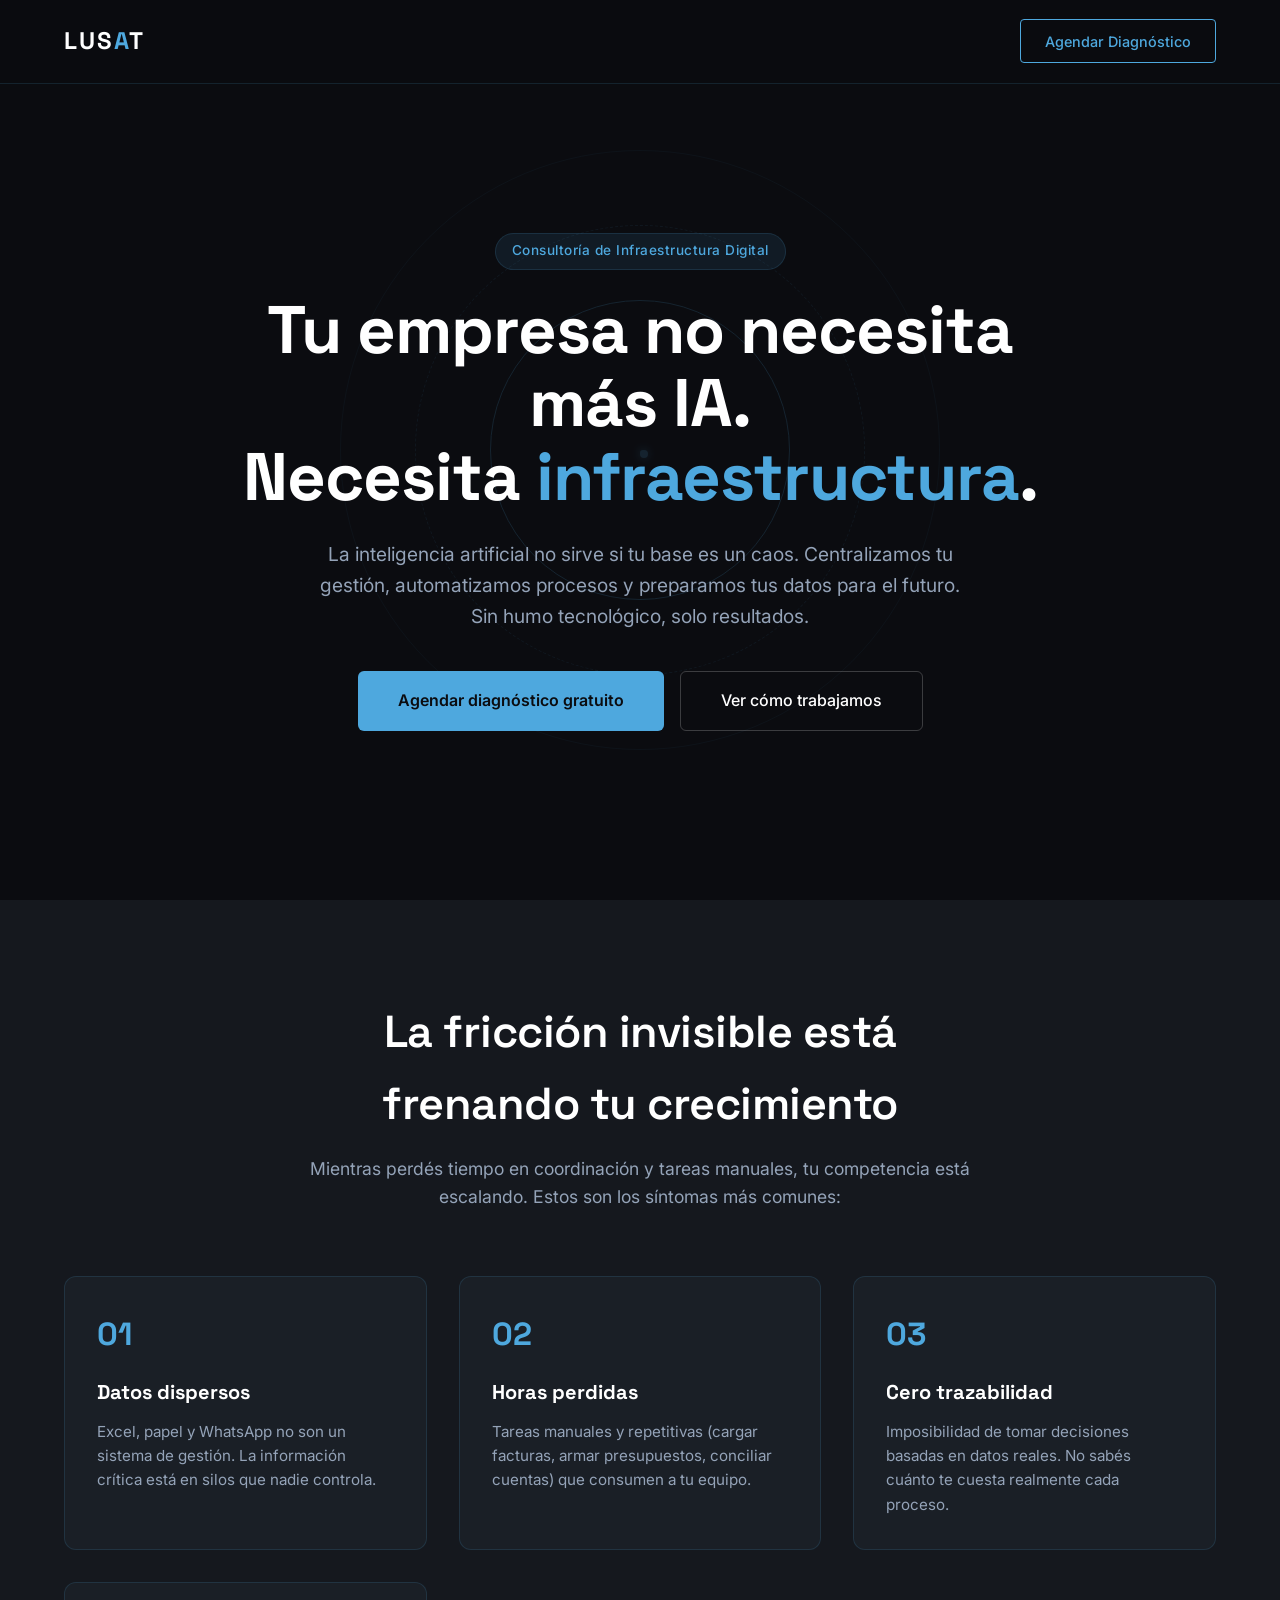
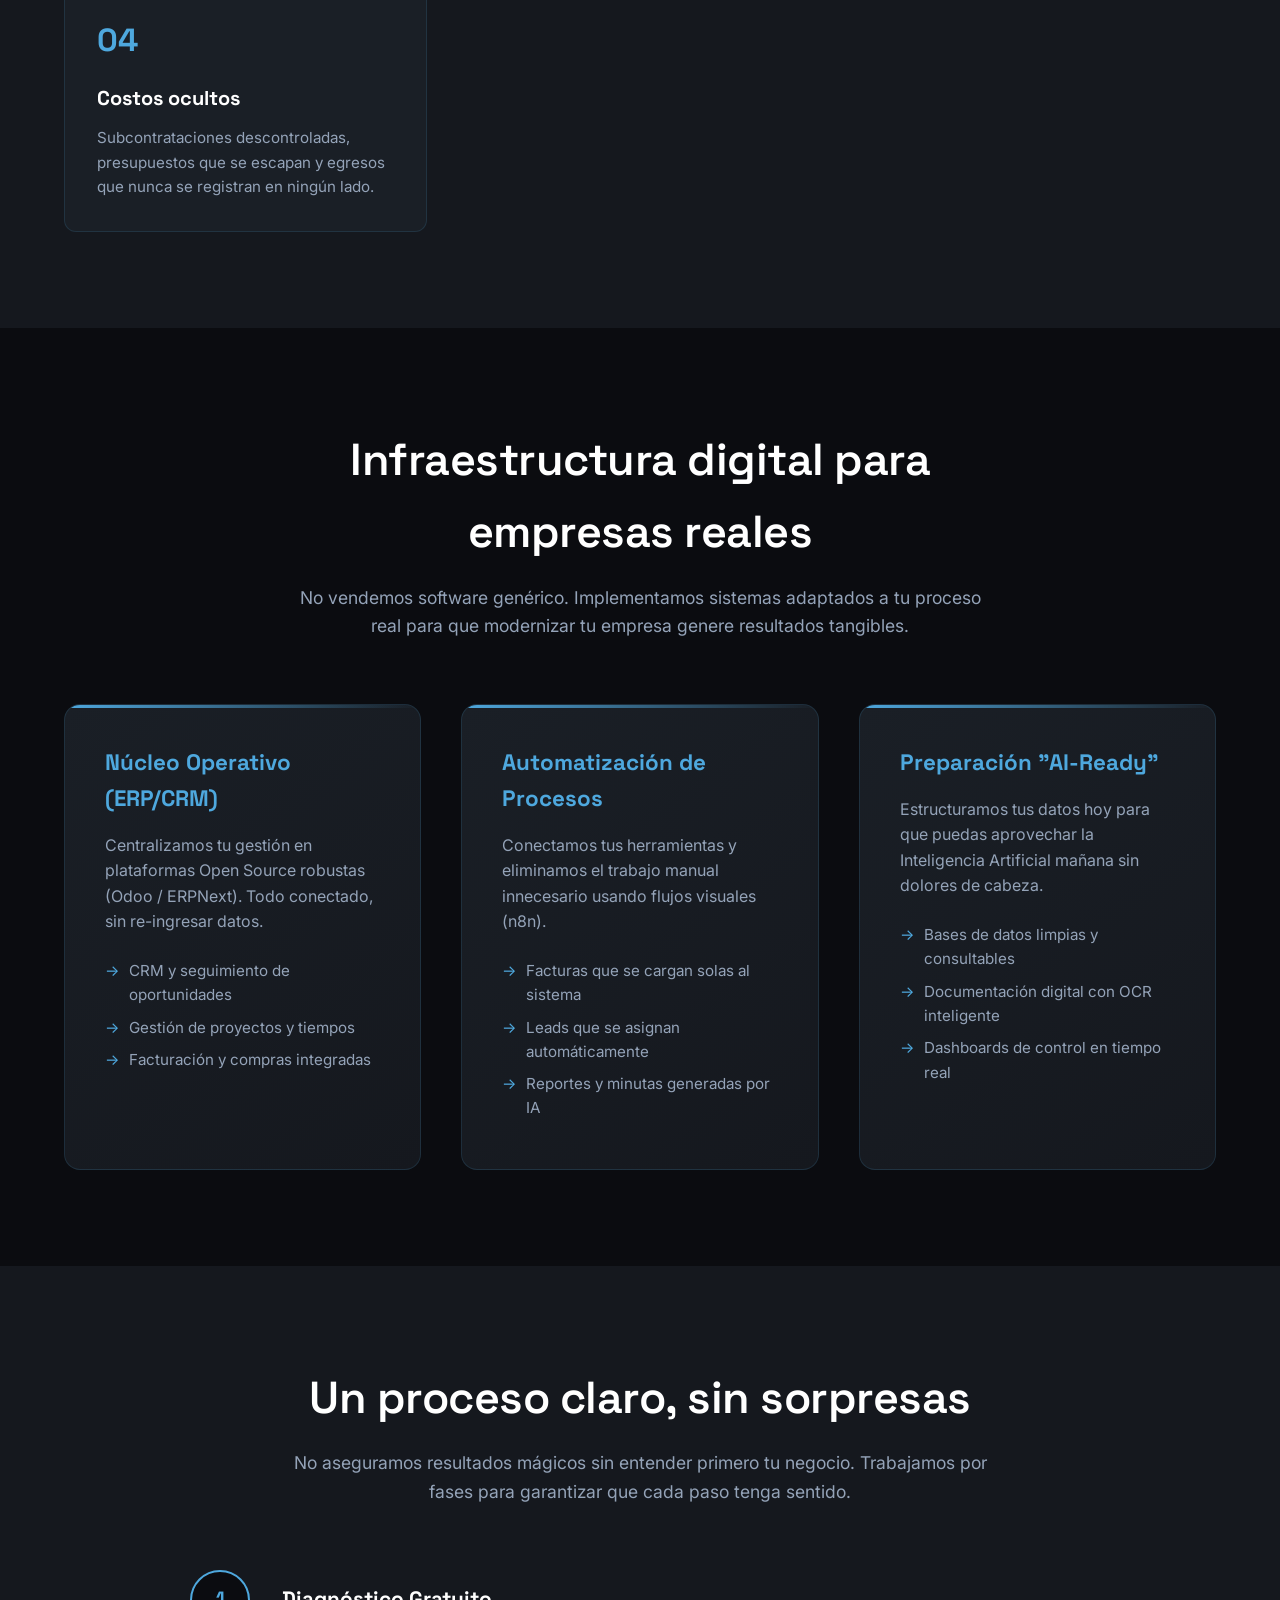
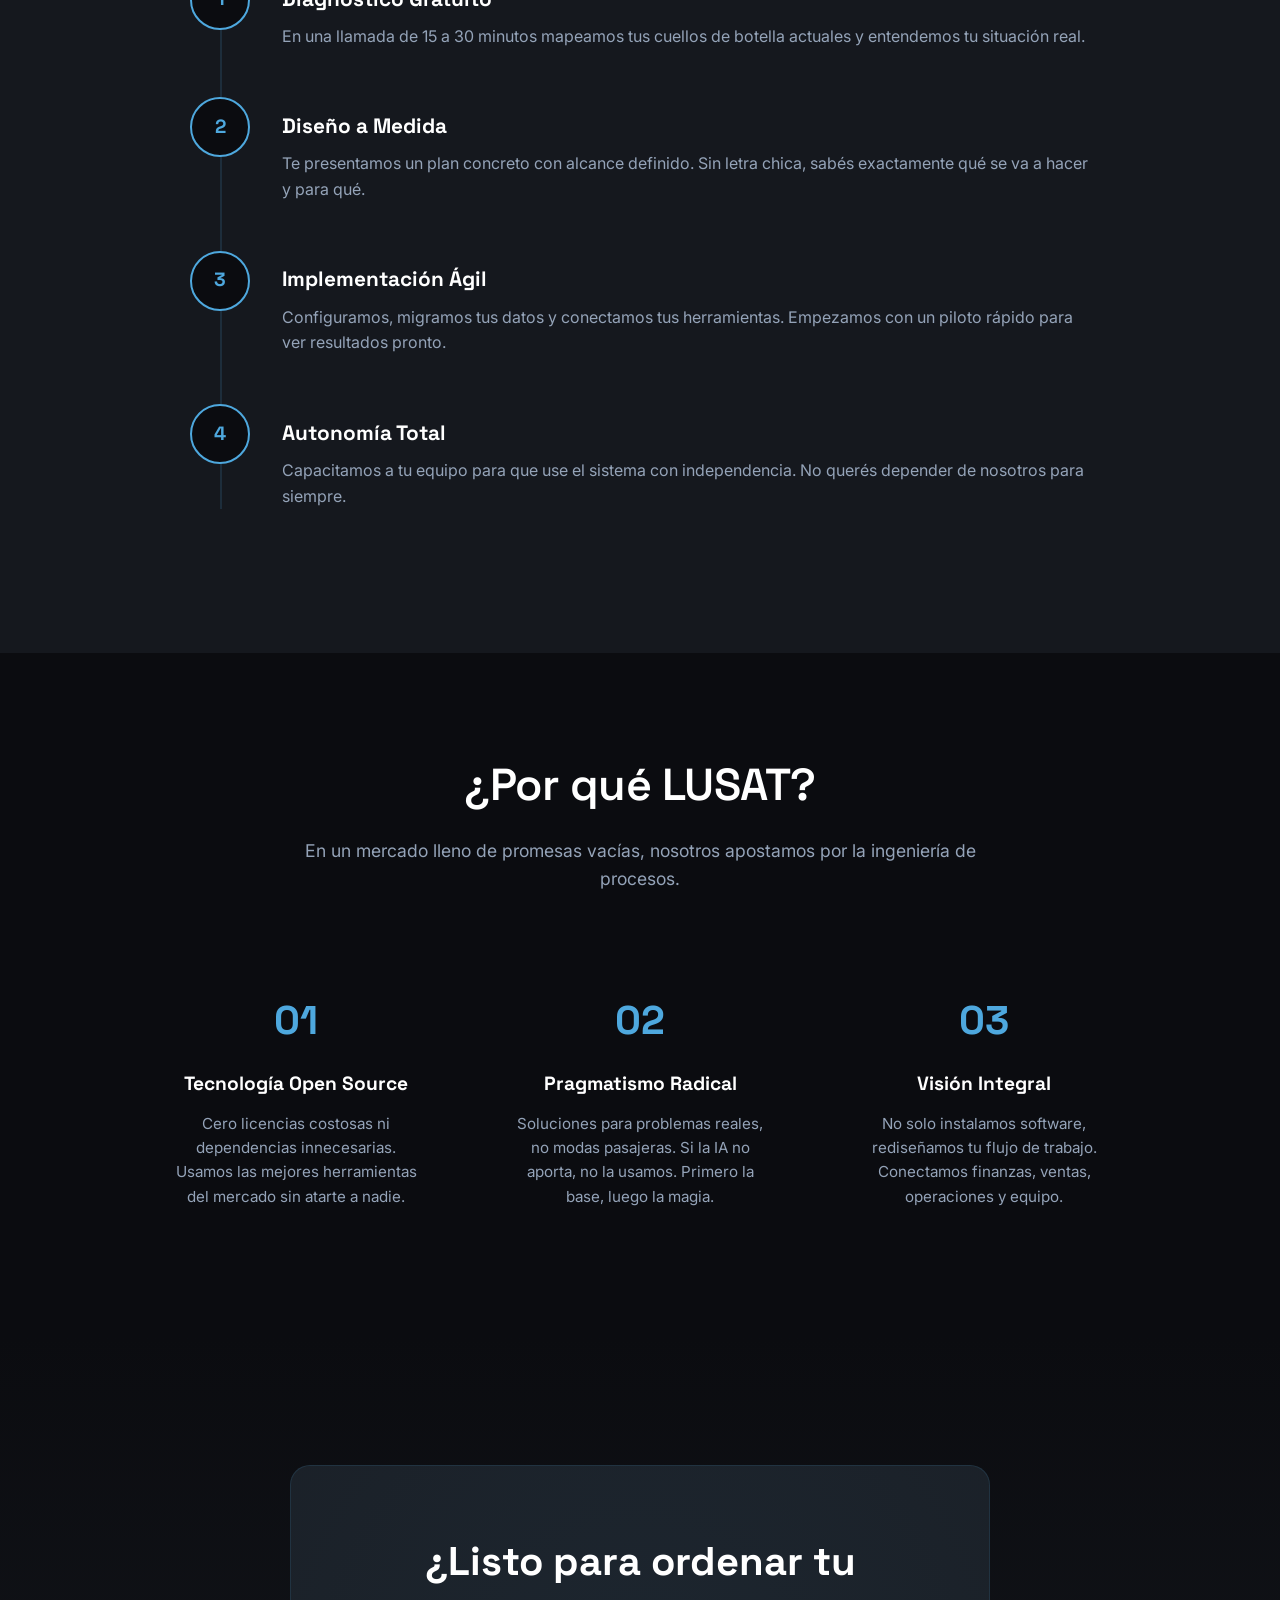
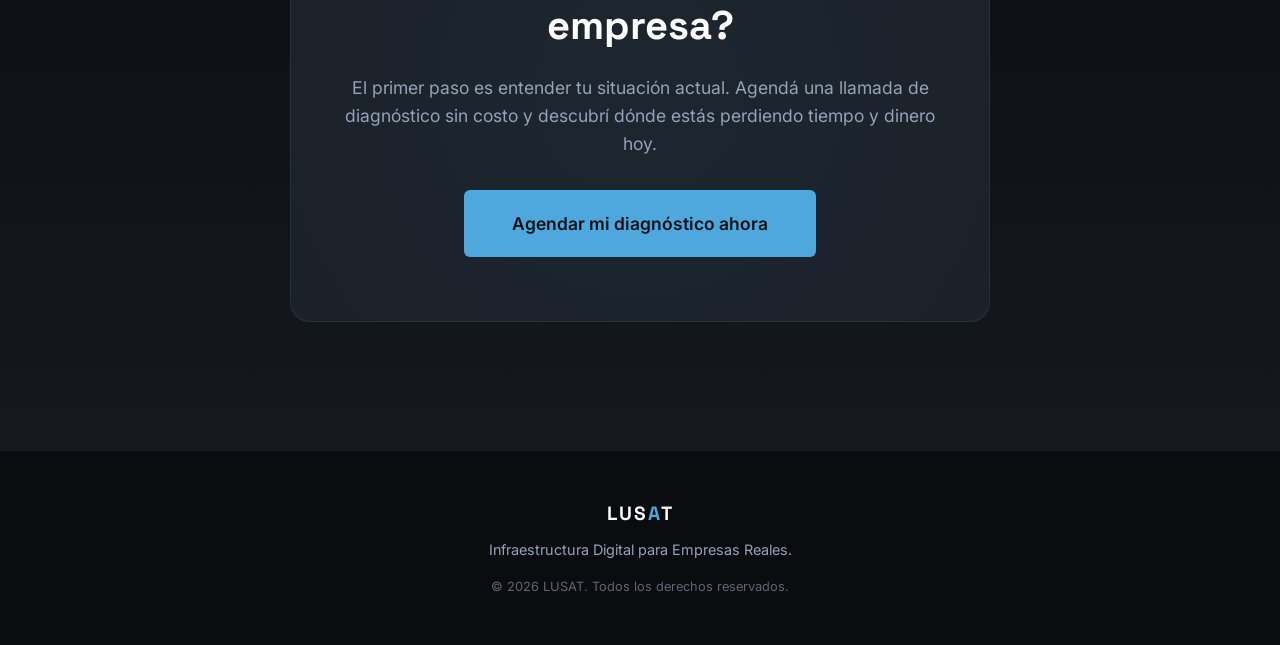
==== index.html @ a5864cd2 "first" ====
<!DOCTYPE html>
<html lang="es">
<head>
    <meta charset="UTF-8">
    <meta name="viewport" content="width=device-width, initial-scale=1.0">
    <title>LUSAT | Infraestructura Digital para Empresas Reales</title>
    <link rel="preconnect" href="https://fonts.googleapis.com">
    <link rel="preconnect" href="https://fonts.gstatic.com" crossorigin>
    <link href="https://fonts.googleapis.com/css2?family=Inter:wght@300;400;500;600&family=Space+Grotesk:wght@400;500;600;700&display=swap" rel="stylesheet">
    <style>
        :root {
            --bg-primary: #0B0C10;
            --bg-secondary: #15181E;
            --bg-card: #1A1F26;
            --accent-celeste: #4EA8DE;
            --accent-celeste-light: #75AADB;
            --text-primary: #FFFFFF;
            --text-secondary: #94A3B8;
            --border-color: rgba(78, 168, 222, 0.15);
            --font-heading: 'Space Grotesk', sans-serif;
            --font-body: 'Inter', sans-serif;
        }

        * {
            margin: 0;
            padding: 0;
            box-sizing: border-box;
        }

        html {
            scroll-behavior: smooth;
        }

        body {
            font-family: var(--font-body);
            background-color: var(--bg-primary);
            color: var(--text-primary);
            line-height: 1.6;
            overflow-x: hidden;
        }

        /* --- NAVBAR --- */
        header {
            position: fixed;
            top: 0;
            width: 100%;
            padding: 1.2rem 5%;
            display: flex;
            justify-content: space-between;
            align-items: center;
            background: rgba(11, 12, 16, 0.85);
            backdrop-filter: blur(10px);
            z-index: 1000;
            border-bottom: 1px solid var(--border-color);
        }

        .logo-container {
            display: flex;
            align-items: center;
            gap: 0.75rem;
        }

        .logo-text {
            font-family: var(--font-heading);
            font-size: 1.5rem;
            font-weight: 700;
            letter-spacing: 2px;
            color: var(--text-primary);
        }

        .logo-text span {
            color: var(--accent-celeste);
        }

        .nav-btn {
            padding: 0.6rem 1.5rem;
            background: transparent;
            border: 1px solid var(--accent-celeste);
            color: var(--accent-celeste);
            font-family: var(--font-body);
            font-weight: 500;
            font-size: 0.9rem;
            border-radius: 4px;
            cursor: pointer;
            transition: all 0.3s ease;
            text-decoration: none;
        }

        .nav-btn:hover {
            background: var(--accent-celeste);
            color: var(--bg-primary);
            box-shadow: 0 0 15px rgba(78, 168, 222, 0.4);
        }

        /* --- HERO SECTION --- */
        .hero {
            min-height: 100vh;
            display: flex;
            align-items: center;
            justify-content: center;
            padding: 8rem 5% 4rem;
            position: relative;
            overflow: hidden;
        }

        /* Orbit Animation Background */
        .orbit-bg {
            position: absolute;
            top: 50%;
            left: 50%;
            transform: translate(-50%, -50%);
            width: 600px;
            height: 600px;
            opacity: 0.15;
            pointer-events: none;
        }

        .orbit-ring {
            position: absolute;
            top: 50%;
            left: 50%;
            border: 1px solid var(--accent-celeste);
            border-radius: 50%;
            transform: translate(-50%, -50%);
        }

        .orbit-ring-1 { width: 300px; height: 300px; }
        .orbit-ring-2 { width: 450px; height: 450px; border-style: dashed; opacity: 0.5; }
        .orbit-ring-3 { width: 600px; height: 600px; opacity: 0.3; }

        .satellite {
            position: absolute;
            width: 8px;
            height: 8px;
            background: var(--accent-celeste);
            border-radius: 50%;
            box-shadow: 0 0 10px var(--accent-celeste);
            top: 50%;
            left: 50%;
            transform-origin: 0 0;
            animation: orbit 15s linear infinite;
        }

        .satellite-2 {
            animation: orbit2 25s linear infinite;
            width: 5px;
            height: 5px;
            opacity: 0.7;
        }

        @keyframes orbit {
            0% { transform: rotate(0deg) translateX(150px) rotate(0deg); }
            100% { transform: rotate(360deg) translateX(150px) rotate(-360deg); }
        }

        @keyframes orbit2 {
            0% { transform: rotate(45deg) translateX(225px) rotate(-45deg); }
            100% { transform: rotate(405deg) translateX(225px) rotate(-405deg); }
        }

        .hero-content {
            max-width: 850px;
            text-align: center;
            position: relative;
            z-index: 2;
        }

        .hero-tag {
            display: inline-block;
            padding: 0.4rem 1rem;
            background: rgba(78, 168, 222, 0.1);
            border: 1px solid var(--border-color);
            border-radius: 20px;
            font-size: 0.85rem;
            color: var(--accent-celeste);
            margin-bottom: 1.5rem;
            font-weight: 500;
            letter-spacing: 0.5px;
        }

        .hero h1 {
            font-family: var(--font-heading);
            font-size: clamp(2.5rem, 6vw, 4.2rem);
            font-weight: 700;
            line-height: 1.1;
            margin-bottom: 1.5rem;
            letter-spacing: -1px;
        }

        .hero h1 .highlight {
            color: var(--accent-celeste);
            position: relative;
        }

        .hero p {
            font-size: 1.2rem;
            color: var(--text-secondary);
            margin-bottom: 2.5rem;
            max-width: 650px;
            margin-left: auto;
            margin-right: auto;
        }

        .cta-group {
            display: flex;
            gap: 1rem;
            justify-content: center;
            flex-wrap: wrap;
        }

        .btn-primary {
            padding: 1rem 2.5rem;
            background: var(--accent-celeste);
            color: var(--bg-primary);
            font-family: var(--font-body);
            font-weight: 600;
            font-size: 1rem;
            border: none;
            border-radius: 6px;
            cursor: pointer;
            transition: all 0.3s ease;
            text-decoration: none;
            display: inline-flex;
            align-items: center;
            gap: 0.5rem;
        }

        .btn-primary:hover {
            transform: translateY(-2px);
            box-shadow: 0 10px 25px rgba(78, 168, 222, 0.3);
        }

        .btn-secondary {
            padding: 1rem 2.5rem;
            background: transparent;
            color: var(--text-primary);
            font-family: var(--font-body);
            font-weight: 500;
            font-size: 1rem;
            border: 1px solid rgba(255,255,255,0.2);
            border-radius: 6px;
            cursor: pointer;
            transition: all 0.3s ease;
            text-decoration: none;
        }

        .btn-secondary:hover {
            border-color: var(--accent-celeste);
            color: var(--accent-celeste);
        }

        /* --- SECTIONS GENERAL --- */
        section {
            padding: 6rem 5%;
        }

        .section-header {
            text-align: center;
            max-width: 700px;
            margin: 0 auto 4rem;
        }

        .section-header h2 {
            font-family: var(--font-heading);
            font-size: clamp(2rem, 4vw, 2.8rem);
            font-weight: 600;
            margin-bottom: 1rem;
            letter-spacing: -0.5px;
        }

        .section-header p {
            color: var(--text-secondary);
            font-size: 1.1rem;
        }

        /* --- PROBLEM SECTION --- */
        .problem {
            background: var(--bg-secondary);
        }

        .problem-grid {
            display: grid;
            grid-template-columns: repeat(auto-fit, minmax(280px, 1fr));
            gap: 2rem;
            max-width: 1200px;
            margin: 0 auto;
        }

        .problem-card {
            padding: 2rem;
            background: var(--bg-card);
            border: 1px solid var(--border-color);
            border-radius: 12px;
            transition: transform 0.3s ease, border-color 0.3s ease;
        }

        .problem-card:hover {
            transform: translateY(-5px);
            border-color: var(--accent-celeste);
        }

        .problem-icon {
            font-size: 2rem;
            margin-bottom: 1rem;
            font-family: var(--font-heading);
            color: var(--accent-celeste);
            font-weight: 700;
        }

        .problem-card h3 {
            font-family: var(--font-heading);
            font-size: 1.25rem;
            margin-bottom: 0.75rem;
            color: var(--text-primary);
        }

        .problem-card p {
            color: var(--text-secondary);
            font-size: 0.95rem;
        }

        /* --- SOLUTION SECTION --- */
        .solution-grid {
            display: grid;
            grid-template-columns: repeat(auto-fit, minmax(320px, 1fr));
            gap: 2.5rem;
            max-width: 1200px;
            margin: 0 auto;
        }

        .solution-card {
            padding: 2.5rem;
            background: linear-gradient(145deg, var(--bg-card), var(--bg-secondary));
            border: 1px solid var(--border-color);
            border-radius: 16px;
            position: relative;
            overflow: hidden;
        }

        .solution-card::before {
            content: '';
            position: absolute;
            top: 0;
            left: 0;
            width: 100%;
            height: 3px;
            background: linear-gradient(90deg, var(--accent-celeste), transparent);
        }

        .solution-card h3 {
            font-family: var(--font-heading);
            font-size: 1.4rem;
            margin-bottom: 1rem;
            color: var(--accent-celeste);
        }

        .solution-card p {
            color: var(--text-secondary);
            margin-bottom: 1.5rem;
        }

        .solution-card ul {
            list-style: none;
        }

        .solution-card ul li {
            color: var(--text-secondary);
            font-size: 0.95rem;
            margin-bottom: 0.5rem;
            padding-left: 1.5rem;
            position: relative;
        }

        .solution-card ul li::before {
            content: '→';
            position: absolute;
            left: 0;
            color: var(--accent-celeste);
        }

        /* --- METHODOLOGY SECTION --- */
        .methodology {
            background: var(--bg-secondary);
        }

        .steps-container {
            max-width: 900px;
            margin: 0 auto;
            position: relative;
        }

        .steps-container::before {
            content: '';
            position: absolute;
            left: 30px;
            top: 0;
            bottom: 0;
            width: 2px;
            background: var(--border-color);
        }

        .step {
            display: flex;
            gap: 2rem;
            margin-bottom: 3rem;
            position: relative;
        }

        .step-number {
            width: 60px;
            height: 60px;
            min-width: 60px;
            background: var(--bg-primary);
            border: 2px solid var(--accent-celeste);
            border-radius: 50%;
            display: flex;
            align-items: center;
            justify-content: center;
            font-family: var(--font-heading);
            font-size: 1.2rem;
            font-weight: 700;
            color: var(--accent-celeste);
            z-index: 2;
        }

        .step-content h3 {
            font-family: var(--font-heading);
            font-size: 1.3rem;
            margin-bottom: 0.5rem;
            margin-top: 0.8rem;
        }

        .step-content p {
            color: var(--text-secondary);
        }

        /* --- WHY US SECTION --- */
        .why-us-grid {
            display: grid;
            grid-template-columns: repeat(auto-fit, minmax(250px, 1fr));
            gap: 2rem;
            max-width: 1000px;
            margin: 0 auto;
        }

        .why-card {
            text-align: center;
            padding: 2rem;
        }

        .why-card .icon {
            font-size: 2.5rem;
            margin-bottom: 1rem;
            font-family: var(--font-heading);
            color: var(--accent-celeste);
            font-weight: 700;
        }

        .why-card h3 {
            font-family: var(--font-heading);
            font-size: 1.2rem;
            margin-bottom: 0.75rem;
        }

        .why-card p {
            color: var(--text-secondary);
            font-size: 0.95rem;
        }

        /* --- FINAL CTA --- */
        .final-cta {
            background: linear-gradient(180deg, var(--bg-primary), var(--bg-secondary));
            text-align: center;
            padding: 8rem 5%;
            position: relative;
        }

        .final-cta-box {
            max-width: 700px;
            margin: 0 auto;
            padding: 4rem 3rem;
            background: var(--bg-card);
            border: 1px solid var(--border-color);
            border-radius: 20px;
            position: relative;
            overflow: hidden;
        }

        .final-cta-box::before {
            content: '';
            position: absolute;
            top: -50%;
            left: -50%;
            width: 200%;
            height: 200%;
            background: radial-gradient(circle, rgba(78, 168, 222, 0.05) 0%, transparent 70%);
            pointer-events: none;
        }

        .final-cta h2 {
            font-family: var(--font-heading);
            font-size: clamp(1.8rem, 4vw, 2.5rem);
            margin-bottom: 1rem;
            position: relative;
        }

        .final-cta p {
            color: var(--text-secondary);
            margin-bottom: 2rem;
            font-size: 1.1rem;
            position: relative;
        }

        /* --- FOOTER --- */
        footer {
            padding: 3rem 5%;
            border-top: 1px solid var(--border-color);
            text-align: center;
            color: var(--text-secondary);
            font-size: 0.9rem;
        }

        footer .logo-text {
            font-size: 1.2rem;
            margin-bottom: 0.5rem;
            display: block;
        }

        /* --- RESPONSIVE --- */
        @media (max-width: 768px) {
            header {
                padding: 1rem 5%;
            }
            .nav-btn {
                padding: 0.5rem 1rem;
                font-size: 0.8rem;
            }
            .hero {
                padding: 7rem 5% 3rem;
            }
            .orbit-bg {
                width: 350px;
                height: 350px;
            }
            .orbit-ring-1 { width: 150px; height: 150px; }
            .orbit-ring-2 { width: 250px; height: 250px; }
            .orbit-ring-3 { width: 350px; height: 350px; }
            @keyframes orbit {
                0% { transform: rotate(0deg) translateX(75px) rotate(0deg); }
                100% { transform: rotate(360deg) translateX(75px) rotate(-360deg); }
            }
            @keyframes orbit2 {
                0% { transform: rotate(45deg) translateX(125px) rotate(-45deg); }
                100% { transform: rotate(405deg) translateX(125px) rotate(-405deg); }
            }
            .steps-container::before {
                left: 20px;
            }
            .step-number {
                width: 40px;
                height: 40px;
                min-width: 40px;
                font-size: 1rem;
            }
            .step {
                gap: 1.5rem;
            }
            .final-cta-box {
                padding: 3rem 1.5rem;
            }
        }
    </style>
</head>
<body>

    <!-- HEADER -->
    <header>
        <div class="logo-container">
            <div class="logo-text">LUS<span>A</span>T</div>
        </div>
        <a href="#contacto" class="nav-btn">Agendar Diagnóstico</a>
    </header>

    <!-- HERO -->
    <section class="hero">
        <!-- Orbit Animation -->
        <div class="orbit-bg">
            <div class="orbit-ring orbit-ring-1"></div>
            <div class="orbit-ring orbit-ring-2"></div>
            <div class="orbit-ring orbit-ring-3"></div>
            <div class="satellite"></div>
            <div class="satellite satellite-2"></div>
        </div>

        <div class="hero-content">
            <span class="hero-tag">Consultoría de Infraestructura Digital</span>
            <h1>Tu empresa no necesita más IA.<br>Necesita <span class="highlight">infraestructura</span>.</h1>
            <p>La inteligencia artificial no sirve si tu base es un caos. Centralizamos tu gestión, automatizamos procesos y preparamos tus datos para el futuro. Sin humo tecnológico, solo resultados.</p>
            <div class="cta-group">
                <a href="#contacto" class="btn-primary">Agendar diagnóstico gratuito</a>
                <a href="#solucion" class="btn-secondary">Ver cómo trabajamos</a>
            </div>
        </div>
    </section>

    <!-- PROBLEM -->
    <section class="problem" id="problema">
        <div class="section-header">
            <h2>La fricción invisible está frenando tu crecimiento</h2>
            <p>Mientras perdés tiempo en coordinación y tareas manuales, tu competencia está escalando. Estos son los síntomas más comunes:</p>
        </div>
        <div class="problem-grid">
            <div class="problem-card">
                <div class="problem-icon">01</div>
                <h3>Datos dispersos</h3>
                <p>Excel, papel y WhatsApp no son un sistema de gestión. La información crítica está en silos que nadie controla.</p>
            </div>
            <div class="problem-card">
                <div class="problem-icon">02</div>
                <h3>Horas perdidas</h3>
                <p>Tareas manuales y repetitivas (cargar facturas, armar presupuestos, conciliar cuentas) que consumen a tu equipo.</p>
            </div>
            <div class="problem-card">
                <div class="problem-icon">03</div>
                <h3>Cero trazabilidad</h3>
                <p>Imposibilidad de tomar decisiones basadas en datos reales. No sabés cuánto te cuesta realmente cada proceso.</p>
            </div>
            <div class="problem-card">
                <div class="problem-icon">04</div>
                <h3>Costos ocultos</h3>
                <p>Subcontrataciones descontroladas, presupuestos que se escapan y egresos que nunca se registran en ningún lado.</p>
            </div>
        </div>
    </section>

    <!-- SOLUTION -->
    <section id="solucion">
        <div class="section-header">
            <h2>Infraestructura digital para empresas reales</h2>
            <p>No vendemos software genérico. Implementamos sistemas adaptados a tu proceso real para que modernizar tu empresa genere resultados tangibles.</p>
        </div>
        <div class="solution-grid">
            <div class="solution-card">
                <h3>Núcleo Operativo (ERP/CRM)</h3>
                <p>Centralizamos tu gestión en plataformas Open Source robustas (Odoo / ERPNext). Todo conectado, sin re-ingresar datos.</p>
                <ul>
                    <li>CRM y seguimiento de oportunidades</li>
                    <li>Gestión de proyectos y tiempos</li>
                    <li>Facturación y compras integradas</li>
                </ul>
            </div>
            <div class="solution-card">
                <h3>Automatización de Procesos</h3>
                <p>Conectamos tus herramientas y eliminamos el trabajo manual innecesario usando flujos visuales (n8n).</p>
                <ul>
                    <li>Facturas que se cargan solas al sistema</li>
                    <li>Leads que se asignan automáticamente</li>
                    <li>Reportes y minutas generadas por IA</li>
                </ul>
            </div>
            <div class="solution-card">
                <h3>Preparación "AI-Ready"</h3>
                <p>Estructuramos tus datos hoy para que puedas aprovechar la Inteligencia Artificial mañana sin dolores de cabeza.</p>
                <ul>
                    <li>Bases de datos limpias y consultables</li>
                    <li>Documentación digital con OCR inteligente</li>
                    <li>Dashboards de control en tiempo real</li>
                </ul>
            </div>
        </div>
    </section>

    <!-- METHODOLOGY -->
    <section class="methodology" id="metodologia">
        <div class="section-header">
            <h2>Un proceso claro, sin sorpresas</h2>
            <p>No aseguramos resultados mágicos sin entender primero tu negocio. Trabajamos por fases para garantizar que cada paso tenga sentido.</p>
        </div>
        <div class="steps-container">
            <div class="step">
                <div class="step-number">1</div>
                <div class="step-content">
                    <h3>Diagnóstico Gratuito</h3>
                    <p>En una llamada de 15 a 30 minutos mapeamos tus cuellos de botella actuales y entendemos tu situación real.</p>
                </div>
            </div>
            <div class="step">
                <div class="step-number">2</div>
                <div class="step-content">
                    <h3>Diseño a Medida</h3>
                    <p>Te presentamos un plan concreto con alcance definido. Sin letra chica, sabés exactamente qué se va a hacer y para qué.</p>
                </div>
            </div>
            <div class="step">
                <div class="step-number">3</div>
                <div class="step-content">
                    <h3>Implementación Ágil</h3>
                    <p>Configuramos, migramos tus datos y conectamos tus herramientas. Empezamos con un piloto rápido para ver resultados pronto.</p>
                </div>
            </div>
            <div class="step">
                <div class="step-number">4</div>
                <div class="step-content">
                    <h3>Autonomía Total</h3>
                    <p>Capacitamos a tu equipo para que use el sistema con independencia. No querés depender de nosotros para siempre.</p>
                </div>
            </div>
        </div>
    </section>

    <!-- WHY US -->
    <section id="nosotros">
        <div class="section-header">
            <h2>¿Por qué LUSAT?</h2>
            <p>En un mercado lleno de promesas vacías, nosotros apostamos por la ingeniería de procesos.</p>
        </div>
        <div class="why-us-grid">
            <div class="why-card">
                <div class="icon">01</div>
                <h3>Tecnología Open Source</h3>
                <p>Cero licencias costosas ni dependencias innecesarias. Usamos las mejores herramientas del mercado sin atarte a nadie.</p>
            </div>
            <div class="why-card">
                <div class="icon">02</div>
                <h3>Pragmatismo Radical</h3>
                <p>Soluciones para problemas reales, no modas pasajeras. Si la IA no aporta, no la usamos. Primero la base, luego la magia.</p>
            </div>
            <div class="why-card">
                <div class="icon">03</div>
                <h3>Visión Integral</h3>
                <p>No solo instalamos software, rediseñamos tu flujo de trabajo. Conectamos finanzas, ventas, operaciones y equipo.</p>
            </div>
        </div>
    </section>

    <!-- FINAL CTA -->
    <section class="final-cta" id="contacto">
        <div class="final-cta-box">
            <h2>¿Listo para ordenar tu empresa?</h2>
            <p>El primer paso es entender tu situación actual. Agendá una llamada de diagnóstico sin costo y descubrí dónde estás perdiendo tiempo y dinero hoy.</p>
            <a href="#" class="btn-primary" style="font-size: 1.1rem; padding: 1.2rem 3rem;">
                Agendar mi diagnóstico ahora
            </a>
        </div>
    </section>

    <!-- FOOTER -->
    <footer>
        <div class="logo-text">LUS<span style="color: var(--accent-celeste);">A</span>T</div>
        <p>Infraestructura Digital para Empresas Reales.</p>
        <p style="margin-top: 1rem; font-size: 0.8rem; opacity: 0.6;">© 2026 LUSAT. Todos los derechos reservados.</p>
    </footer>

</body>
</html>
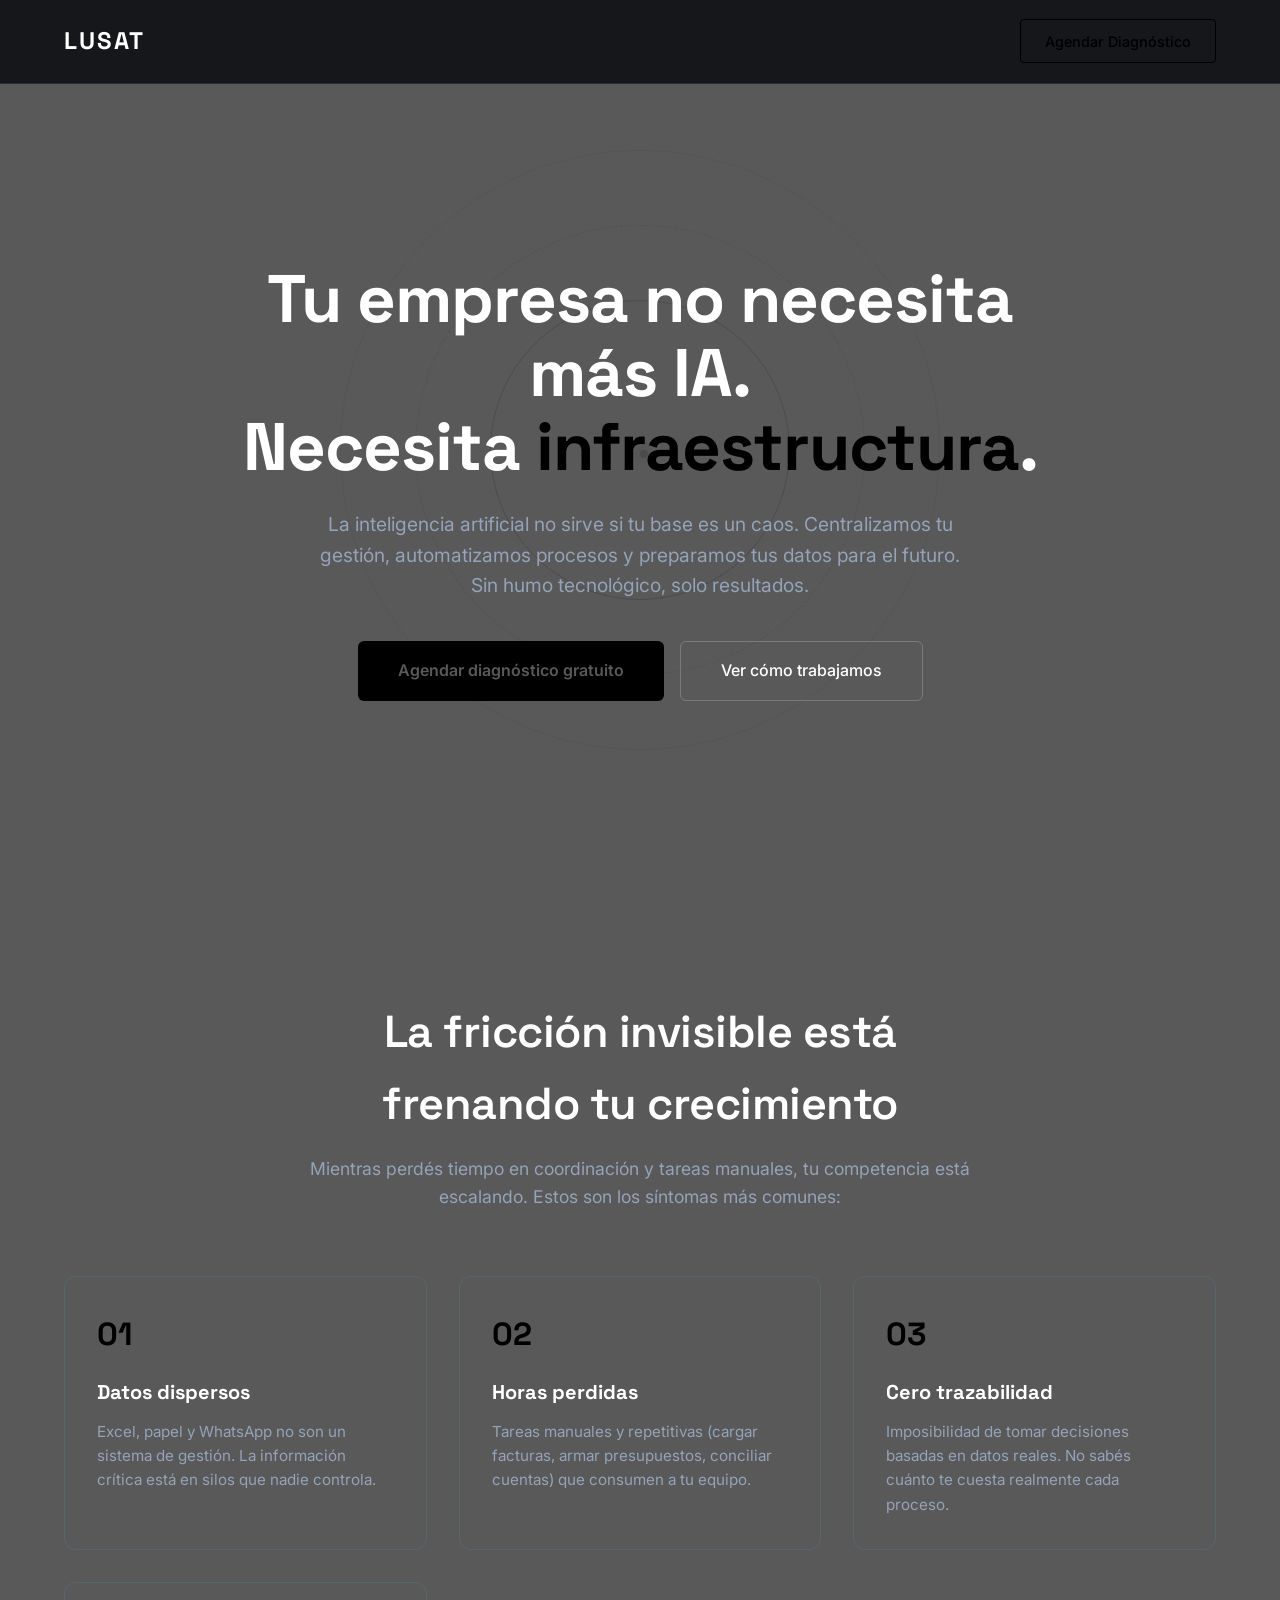
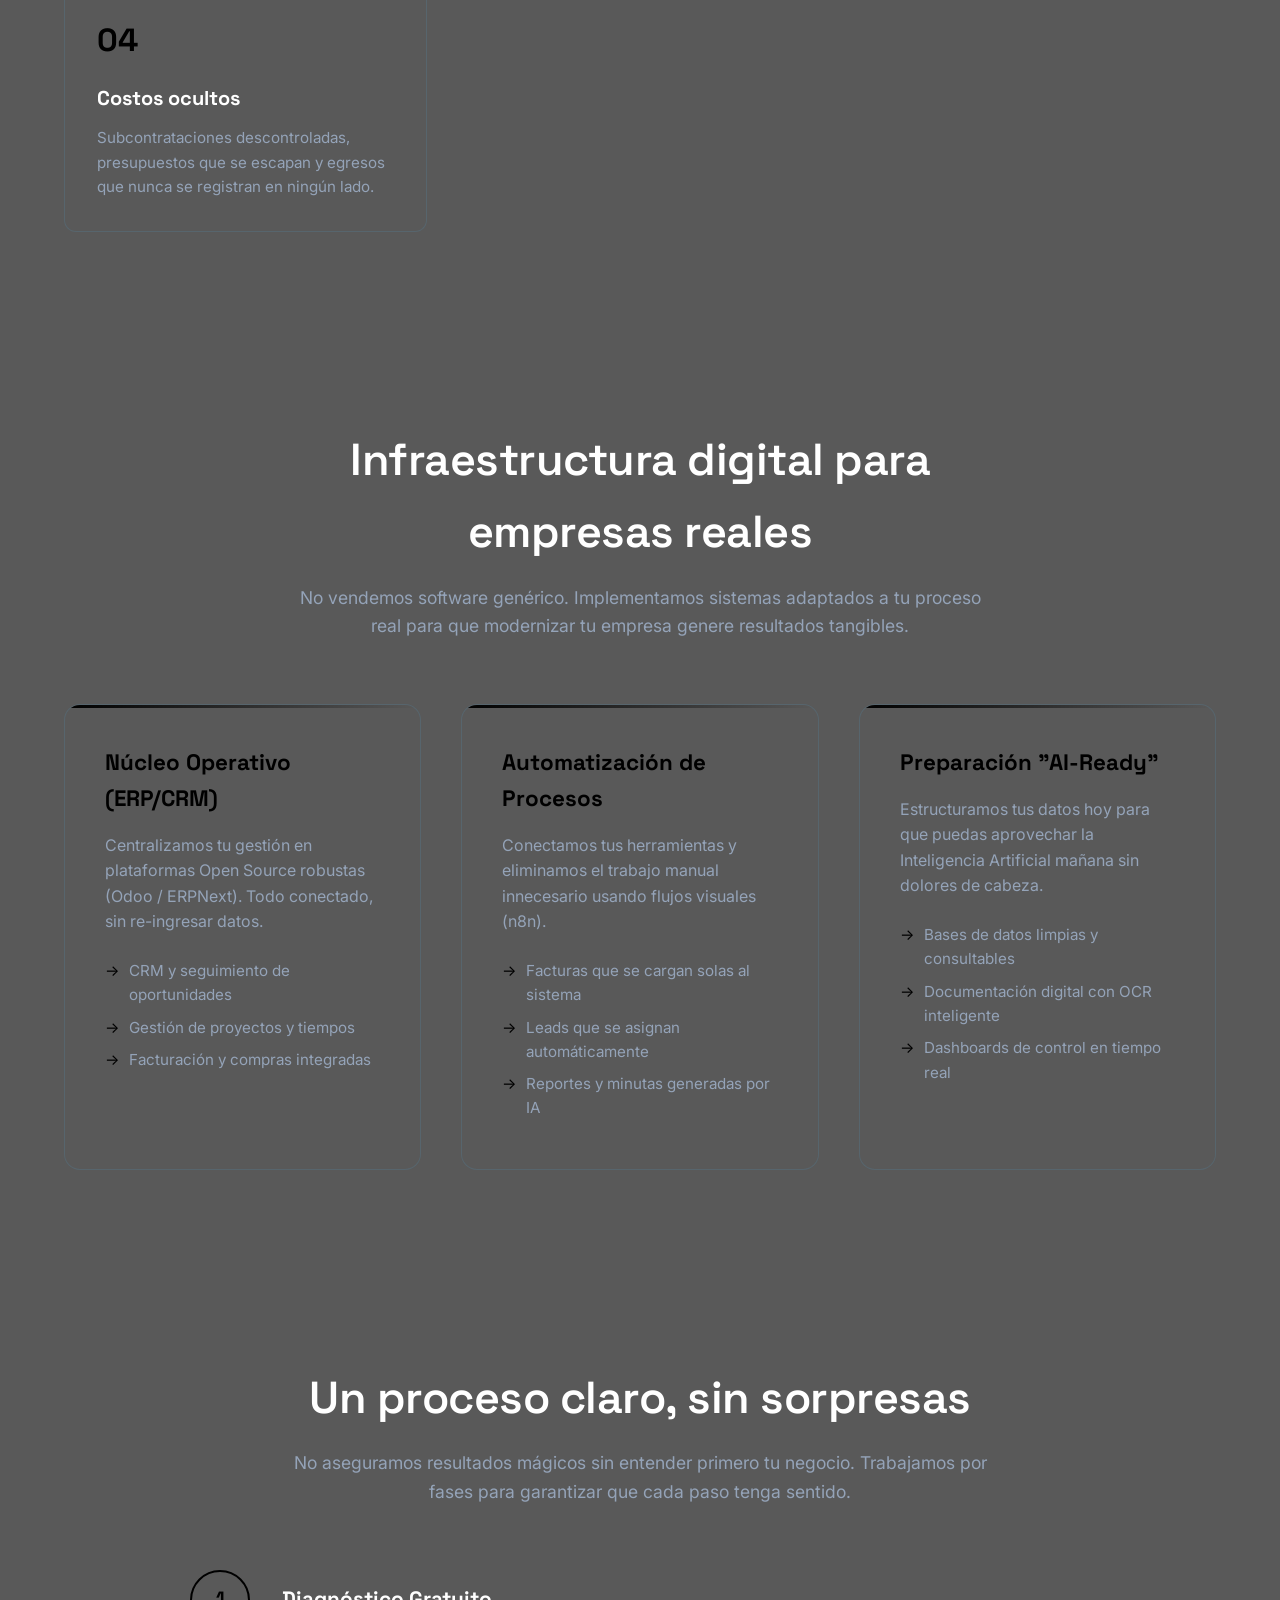
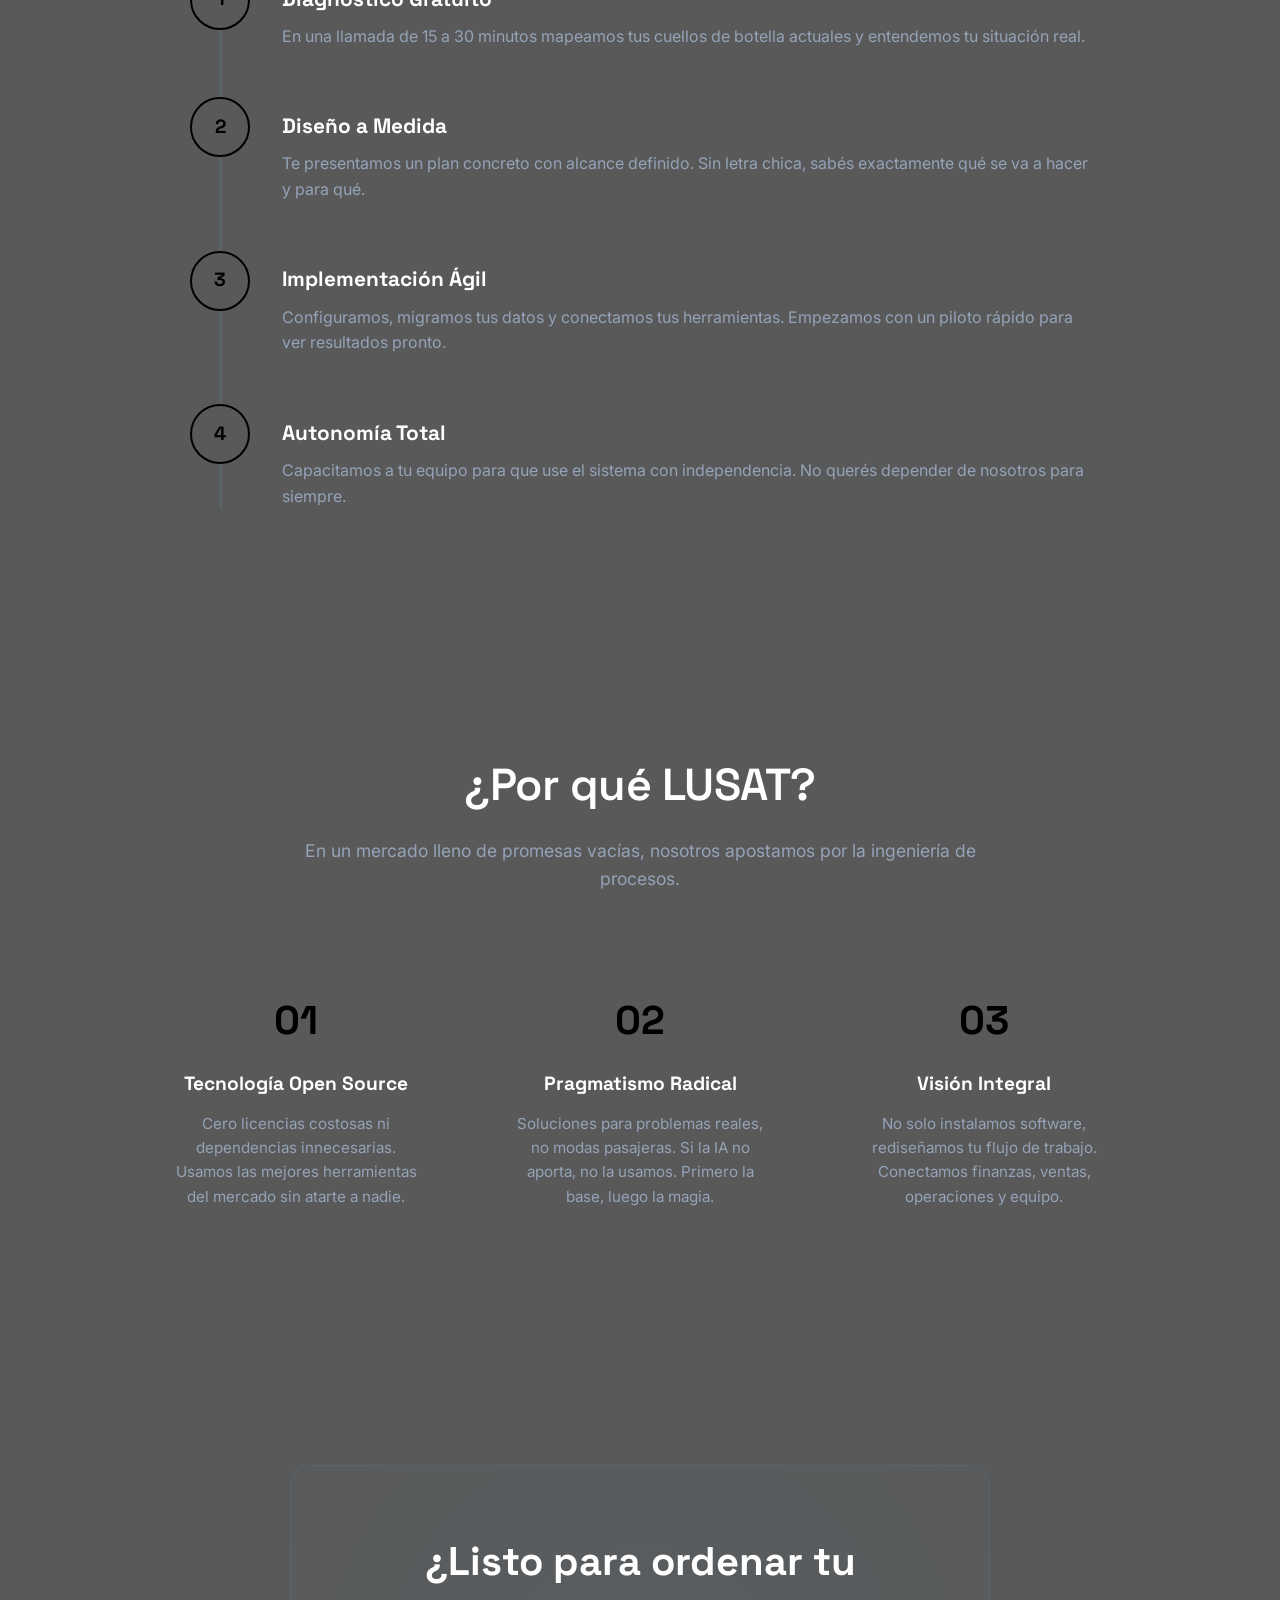
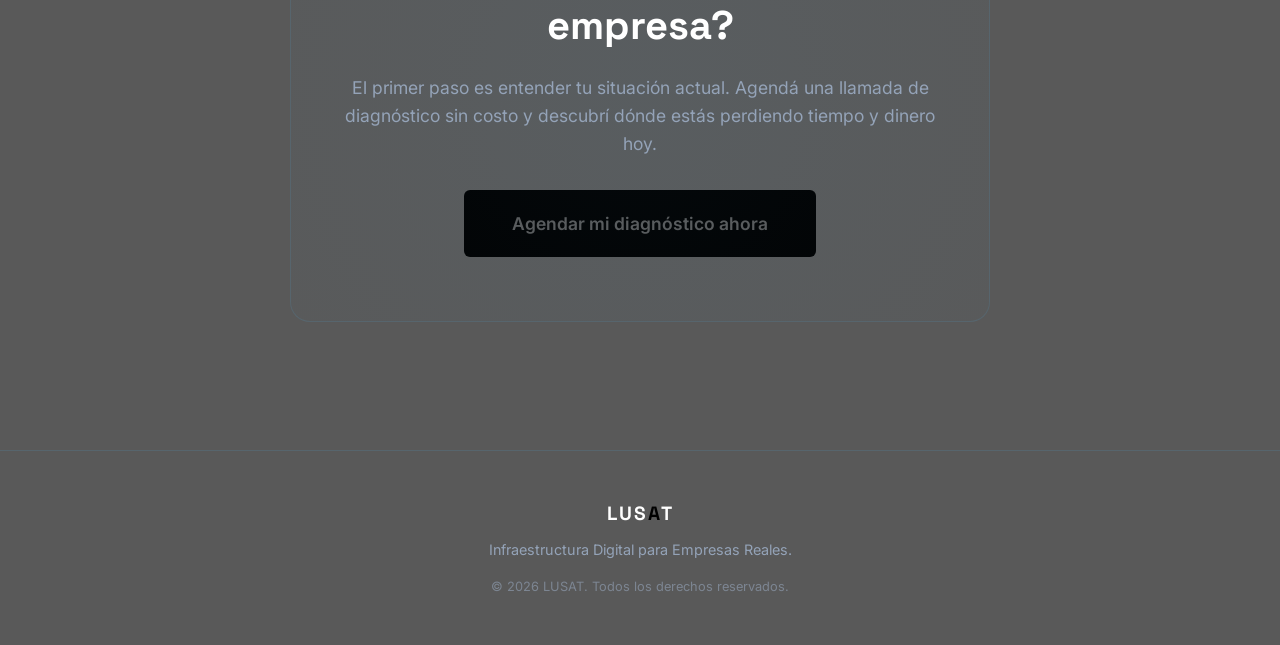
==== commit 669193c8: "Cambios de colores y decompresion de index, agregado de favicon" ====
--- a/index.html
+++ b/index.html
@@ -7,576 +7,15 @@
     <link rel="preconnect" href="https://fonts.googleapis.com">
     <link rel="preconnect" href="https://fonts.gstatic.com" crossorigin>
     <link href="https://fonts.googleapis.com/css2?family=Inter:wght@300;400;500;600&family=Space+Grotesk:wght@400;500;600;700&display=swap" rel="stylesheet">
-    <style>
-        :root {
-            --bg-primary: #0B0C10;
-            --bg-secondary: #15181E;
-            --bg-card: #1A1F26;
-            --accent-celeste: #4EA8DE;
-            --accent-celeste-light: #75AADB;
-            --text-primary: #FFFFFF;
-            --text-secondary: #94A3B8;
-            --border-color: rgba(78, 168, 222, 0.15);
-            --font-heading: 'Space Grotesk', sans-serif;
-            --font-body: 'Inter', sans-serif;
-        }
-
-        * {
-            margin: 0;
-            padding: 0;
-            box-sizing: border-box;
-        }
-
-        html {
-            scroll-behavior: smooth;
-        }
-
-        body {
-            font-family: var(--font-body);
-            background-color: var(--bg-primary);
-            color: var(--text-primary);
-            line-height: 1.6;
-            overflow-x: hidden;
-        }
-
-        /* --- NAVBAR --- */
-        header {
-            position: fixed;
-            top: 0;
-            width: 100%;
-            padding: 1.2rem 5%;
-            display: flex;
-            justify-content: space-between;
-            align-items: center;
-            background: rgba(11, 12, 16, 0.85);
-            backdrop-filter: blur(10px);
-            z-index: 1000;
-            border-bottom: 1px solid var(--border-color);
-        }
-
-        .logo-container {
-            display: flex;
-            align-items: center;
-            gap: 0.75rem;
-        }
-
-        .logo-text {
-            font-family: var(--font-heading);
-            font-size: 1.5rem;
-            font-weight: 700;
-            letter-spacing: 2px;
-            color: var(--text-primary);
-        }
-
-        .logo-text span {
-            color: var(--accent-celeste);
-        }
-
-        .nav-btn {
-            padding: 0.6rem 1.5rem;
-            background: transparent;
-            border: 1px solid var(--accent-celeste);
-            color: var(--accent-celeste);
-            font-family: var(--font-body);
-            font-weight: 500;
-            font-size: 0.9rem;
-            border-radius: 4px;
-            cursor: pointer;
-            transition: all 0.3s ease;
-            text-decoration: none;
-        }
-
-        .nav-btn:hover {
-            background: var(--accent-celeste);
-            color: var(--bg-primary);
-            box-shadow: 0 0 15px rgba(78, 168, 222, 0.4);
-        }
-
-        /* --- HERO SECTION --- */
-        .hero {
-            min-height: 100vh;
-            display: flex;
-            align-items: center;
-            justify-content: center;
-            padding: 8rem 5% 4rem;
-            position: relative;
-            overflow: hidden;
-        }
-
-        /* Orbit Animation Background */
-        .orbit-bg {
-            position: absolute;
-            top: 50%;
-            left: 50%;
-            transform: translate(-50%, -50%);
-            width: 600px;
-            height: 600px;
-            opacity: 0.15;
-            pointer-events: none;
-        }
-
-        .orbit-ring {
-            position: absolute;
-            top: 50%;
-            left: 50%;
-            border: 1px solid var(--accent-celeste);
-            border-radius: 50%;
-            transform: translate(-50%, -50%);
-        }
-
-        .orbit-ring-1 { width: 300px; height: 300px; }
-        .orbit-ring-2 { width: 450px; height: 450px; border-style: dashed; opacity: 0.5; }
-        .orbit-ring-3 { width: 600px; height: 600px; opacity: 0.3; }
-
-        .satellite {
-            position: absolute;
-            width: 8px;
-            height: 8px;
-            background: var(--accent-celeste);
-            border-radius: 50%;
-            box-shadow: 0 0 10px var(--accent-celeste);
-            top: 50%;
-            left: 50%;
-            transform-origin: 0 0;
-            animation: orbit 15s linear infinite;
-        }
-
-        .satellite-2 {
-            animation: orbit2 25s linear infinite;
-            width: 5px;
-            height: 5px;
-            opacity: 0.7;
-        }
-
-        @keyframes orbit {
-            0% { transform: rotate(0deg) translateX(150px) rotate(0deg); }
-            100% { transform: rotate(360deg) translateX(150px) rotate(-360deg); }
-        }
-
-        @keyframes orbit2 {
-            0% { transform: rotate(45deg) translateX(225px) rotate(-45deg); }
-            100% { transform: rotate(405deg) translateX(225px) rotate(-405deg); }
-        }
-
-        .hero-content {
-            max-width: 850px;
-            text-align: center;
-            position: relative;
-            z-index: 2;
-        }
-
-        .hero-tag {
-            display: inline-block;
-            padding: 0.4rem 1rem;
-            background: rgba(78, 168, 222, 0.1);
-            border: 1px solid var(--border-color);
-            border-radius: 20px;
-            font-size: 0.85rem;
-            color: var(--accent-celeste);
-            margin-bottom: 1.5rem;
-            font-weight: 500;
-            letter-spacing: 0.5px;
-        }
-
-        .hero h1 {
-            font-family: var(--font-heading);
-            font-size: clamp(2.5rem, 6vw, 4.2rem);
-            font-weight: 700;
-            line-height: 1.1;
-            margin-bottom: 1.5rem;
-            letter-spacing: -1px;
-        }
-
-        .hero h1 .highlight {
-            color: var(--accent-celeste);
-            position: relative;
-        }
-
-        .hero p {
-            font-size: 1.2rem;
-            color: var(--text-secondary);
-            margin-bottom: 2.5rem;
-            max-width: 650px;
-            margin-left: auto;
-            margin-right: auto;
-        }
-
-        .cta-group {
-            display: flex;
-            gap: 1rem;
-            justify-content: center;
-            flex-wrap: wrap;
-        }
-
-        .btn-primary {
-            padding: 1rem 2.5rem;
-            background: var(--accent-celeste);
-            color: var(--bg-primary);
-            font-family: var(--font-body);
-            font-weight: 600;
-            font-size: 1rem;
-            border: none;
-            border-radius: 6px;
-            cursor: pointer;
-            transition: all 0.3s ease;
-            text-decoration: none;
-            display: inline-flex;
-            align-items: center;
-            gap: 0.5rem;
-        }
-
-        .btn-primary:hover {
-            transform: translateY(-2px);
-            box-shadow: 0 10px 25px rgba(78, 168, 222, 0.3);
-        }
-
-        .btn-secondary {
-            padding: 1rem 2.5rem;
-            background: transparent;
-            color: var(--text-primary);
-            font-family: var(--font-body);
-            font-weight: 500;
-            font-size: 1rem;
-            border: 1px solid rgba(255,255,255,0.2);
-            border-radius: 6px;
-            cursor: pointer;
-            transition: all 0.3s ease;
-            text-decoration: none;
-        }
-
-        .btn-secondary:hover {
-            border-color: var(--accent-celeste);
-            color: var(--accent-celeste);
-        }
-
-        /* --- SECTIONS GENERAL --- */
-        section {
-            padding: 6rem 5%;
-        }
-
-        .section-header {
-            text-align: center;
-            max-width: 700px;
-            margin: 0 auto 4rem;
-        }
-
-        .section-header h2 {
-            font-family: var(--font-heading);
-            font-size: clamp(2rem, 4vw, 2.8rem);
-            font-weight: 600;
-            margin-bottom: 1rem;
-            letter-spacing: -0.5px;
-        }
-
-        .section-header p {
-            color: var(--text-secondary);
-            font-size: 1.1rem;
-        }
-
-        /* --- PROBLEM SECTION --- */
-        .problem {
-            background: var(--bg-secondary);
-        }
-
-        .problem-grid {
-            display: grid;
-            grid-template-columns: repeat(auto-fit, minmax(280px, 1fr));
-            gap: 2rem;
-            max-width: 1200px;
-            margin: 0 auto;
-        }
-
-        .problem-card {
-            padding: 2rem;
-            background: var(--bg-card);
-            border: 1px solid var(--border-color);
-            border-radius: 12px;
-            transition: transform 0.3s ease, border-color 0.3s ease;
-        }
-
-        .problem-card:hover {
-            transform: translateY(-5px);
-            border-color: var(--accent-celeste);
-        }
-
-        .problem-icon {
-            font-size: 2rem;
-            margin-bottom: 1rem;
-            font-family: var(--font-heading);
-            color: var(--accent-celeste);
-            font-weight: 700;
-        }
-
-        .problem-card h3 {
-            font-family: var(--font-heading);
-            font-size: 1.25rem;
-            margin-bottom: 0.75rem;
-            color: var(--text-primary);
-        }
-
-        .problem-card p {
-            color: var(--text-secondary);
-            font-size: 0.95rem;
-        }
-
-        /* --- SOLUTION SECTION --- */
-        .solution-grid {
-            display: grid;
-            grid-template-columns: repeat(auto-fit, minmax(320px, 1fr));
-            gap: 2.5rem;
-            max-width: 1200px;
-            margin: 0 auto;
-        }
-
-        .solution-card {
-            padding: 2.5rem;
-            background: linear-gradient(145deg, var(--bg-card), var(--bg-secondary));
-            border: 1px solid var(--border-color);
-            border-radius: 16px;
-            position: relative;
-            overflow: hidden;
-        }
-
-        .solution-card::before {
-            content: '';
-            position: absolute;
-            top: 0;
-            left: 0;
-            width: 100%;
-            height: 3px;
-            background: linear-gradient(90deg, var(--accent-celeste), transparent);
-        }
-
-        .solution-card h3 {
-            font-family: var(--font-heading);
-            font-size: 1.4rem;
-            margin-bottom: 1rem;
-            color: var(--accent-celeste);
-        }
-
-        .solution-card p {
-            color: var(--text-secondary);
-            margin-bottom: 1.5rem;
-        }
-
-        .solution-card ul {
-            list-style: none;
-        }
-
-        .solution-card ul li {
-            color: var(--text-secondary);
-            font-size: 0.95rem;
-            margin-bottom: 0.5rem;
-            padding-left: 1.5rem;
-            position: relative;
-        }
-
-        .solution-card ul li::before {
-            content: '→';
-            position: absolute;
-            left: 0;
-            color: var(--accent-celeste);
-        }
-
-        /* --- METHODOLOGY SECTION --- */
-        .methodology {
-            background: var(--bg-secondary);
-        }
-
-        .steps-container {
-            max-width: 900px;
-            margin: 0 auto;
-            position: relative;
-        }
-
-        .steps-container::before {
-            content: '';
-            position: absolute;
-            left: 30px;
-            top: 0;
-            bottom: 0;
-            width: 2px;
-            background: var(--border-color);
-        }
-
-        .step {
-            display: flex;
-            gap: 2rem;
-            margin-bottom: 3rem;
-            position: relative;
-        }
-
-        .step-number {
-            width: 60px;
-            height: 60px;
-            min-width: 60px;
-            background: var(--bg-primary);
-            border: 2px solid var(--accent-celeste);
-            border-radius: 50%;
-            display: flex;
-            align-items: center;
-            justify-content: center;
-            font-family: var(--font-heading);
-            font-size: 1.2rem;
-            font-weight: 700;
-            color: var(--accent-celeste);
-            z-index: 2;
-        }
-
-        .step-content h3 {
-            font-family: var(--font-heading);
-            font-size: 1.3rem;
-            margin-bottom: 0.5rem;
-            margin-top: 0.8rem;
-        }
-
-        .step-content p {
-            color: var(--text-secondary);
-        }
-
-        /* --- WHY US SECTION --- */
-        .why-us-grid {
-            display: grid;
-            grid-template-columns: repeat(auto-fit, minmax(250px, 1fr));
-            gap: 2rem;
-            max-width: 1000px;
-            margin: 0 auto;
-        }
-
-        .why-card {
-            text-align: center;
-            padding: 2rem;
-        }
-
-        .why-card .icon {
-            font-size: 2.5rem;
-            margin-bottom: 1rem;
-            font-family: var(--font-heading);
-            color: var(--accent-celeste);
-            font-weight: 700;
-        }
-
-        .why-card h3 {
-            font-family: var(--font-heading);
-            font-size: 1.2rem;
-            margin-bottom: 0.75rem;
-        }
-
-        .why-card p {
-            color: var(--text-secondary);
-            font-size: 0.95rem;
-        }
-
-        /* --- FINAL CTA --- */
-        .final-cta {
-            background: linear-gradient(180deg, var(--bg-primary), var(--bg-secondary));
-            text-align: center;
-            padding: 8rem 5%;
-            position: relative;
-        }
-
-        .final-cta-box {
-            max-width: 700px;
-            margin: 0 auto;
-            padding: 4rem 3rem;
-            background: var(--bg-card);
-            border: 1px solid var(--border-color);
-            border-radius: 20px;
-            position: relative;
-            overflow: hidden;
-        }
-
-        .final-cta-box::before {
-            content: '';
-            position: absolute;
-            top: -50%;
-            left: -50%;
-            width: 200%;
-            height: 200%;
-            background: radial-gradient(circle, rgba(78, 168, 222, 0.05) 0%, transparent 70%);
-            pointer-events: none;
-        }
-
-        .final-cta h2 {
-            font-family: var(--font-heading);
-            font-size: clamp(1.8rem, 4vw, 2.5rem);
-            margin-bottom: 1rem;
-            position: relative;
-        }
-
-        .final-cta p {
-            color: var(--text-secondary);
-            margin-bottom: 2rem;
-            font-size: 1.1rem;
-            position: relative;
-        }
-
-        /* --- FOOTER --- */
-        footer {
-            padding: 3rem 5%;
-            border-top: 1px solid var(--border-color);
-            text-align: center;
-            color: var(--text-secondary);
-            font-size: 0.9rem;
-        }
-
-        footer .logo-text {
-            font-size: 1.2rem;
-            margin-bottom: 0.5rem;
-            display: block;
-        }
-
-        /* --- RESPONSIVE --- */
-        @media (max-width: 768px) {
-            header {
-                padding: 1rem 5%;
-            }
-            .nav-btn {
-                padding: 0.5rem 1rem;
-                font-size: 0.8rem;
-            }
-            .hero {
-                padding: 7rem 5% 3rem;
-            }
-            .orbit-bg {
-                width: 350px;
-                height: 350px;
-            }
-            .orbit-ring-1 { width: 150px; height: 150px; }
-            .orbit-ring-2 { width: 250px; height: 250px; }
-            .orbit-ring-3 { width: 350px; height: 350px; }
-            @keyframes orbit {
-                0% { transform: rotate(0deg) translateX(75px) rotate(0deg); }
-                100% { transform: rotate(360deg) translateX(75px) rotate(-360deg); }
-            }
-            @keyframes orbit2 {
-                0% { transform: rotate(45deg) translateX(125px) rotate(-45deg); }
-                100% { transform: rotate(405deg) translateX(125px) rotate(-405deg); }
-            }
-            .steps-container::before {
-                left: 20px;
-            }
-            .step-number {
-                width: 40px;
-                height: 40px;
-                min-width: 40px;
-                font-size: 1rem;
-            }
-            .step {
-                gap: 1.5rem;
-            }
-            .final-cta-box {
-                padding: 3rem 1.5rem;
-            }
-        }
-    </style>
+    <link rel="stylesheet" href="style.css">  
+    <link rel="icon" href="favicon.ico">    
 </head>
 <body>
 
     <!-- HEADER -->
     <header>
         <div class="logo-container">
-            <div class="logo-text">LUS<span>A</span>T</div>
+            <div class="logo-text">LUSAT</div>
         </div>
         <a href="#contacto" class="nav-btn">Agendar Diagnóstico</a>
     </header>
@@ -593,7 +32,6 @@
         </div>
 
         <div class="hero-content">
-            <span class="hero-tag">Consultoría de Infraestructura Digital</span>
             <h1>Tu empresa no necesita más IA.<br>Necesita <span class="highlight">infraestructura</span>.</h1>
             <p>La inteligencia artificial no sirve si tu base es un caos. Centralizamos tu gestión, automatizamos procesos y preparamos tus datos para el futuro. Sin humo tecnológico, solo resultados.</p>
             <div class="cta-group">
--- a/style.css
+++ b/style.css
@@ -0,0 +1,561 @@
+        :root {
+            --bg-primary: #595959;
+            --bg-secondary: #595959;
+            --bg-card: #595959;
+            --accent-celeste: #000000;
+            --accent-celeste-light: #75AADB;
+            --text-primary: #FFFFFF;
+            --text-secondary: #94A3B8;
+            --border-color: rgba(78, 168, 222, 0.15);
+            --font-heading: 'Space Grotesk', sans-serif;
+            --font-body: 'Inter', sans-serif;
+        }
+
+        * {
+            margin: 0;
+            padding: 0;
+            box-sizing: border-box;
+        }
+
+        html {
+            scroll-behavior: smooth;
+        }
+
+        body {
+            font-family: var(--font-body);
+            background-color: var(--bg-primary);
+            color: var(--text-primary);
+            line-height: 1.6;
+            overflow-x: hidden;
+        }
+
+        /* --- NAVBAR --- */
+        header {
+            position: fixed;
+            top: 0;
+            width: 100%;
+            padding: 1.2rem 5%;
+            display: flex;
+            justify-content: space-between;
+            align-items: center;
+            background: rgba(11, 12, 16, 0.85);
+            backdrop-filter: blur(10px);
+            z-index: 1000;
+            border-bottom: 1px solid var(--border-color);
+        }
+
+        .logo-container {
+            display: flex;
+            align-items: center;
+            gap: 0.75rem;
+        }
+
+        .logo-text {
+            font-family: var(--font-heading);
+            font-size: 1.5rem;
+            font-weight: 700;
+            letter-spacing: 2px;
+            color: var(--text-primary);
+        }
+
+        .logo-text span {
+            color: var(--accent-celeste);
+        }
+
+        .nav-btn {
+            padding: 0.6rem 1.5rem;
+            background: transparent;
+            border: 1px solid var(--accent-celeste);
+            color: var(--accent-celeste);
+            font-family: var(--font-body);
+            font-weight: 500;
+            font-size: 0.9rem;
+            border-radius: 4px;
+            cursor: pointer;
+            transition: all 0.3s ease;
+            text-decoration: none;
+        }
+
+        .nav-btn:hover {
+            background: var(--accent-celeste);
+            color: var(--bg-primary);
+            box-shadow: 0 0 15px rgba(78, 168, 222, 0.4);
+        }
+
+        /* --- HERO SECTION --- */
+        .hero {
+            min-height: 100vh;
+            display: flex;
+            align-items: center;
+            justify-content: center;
+            padding: 8rem 5% 4rem;
+            position: relative;
+            overflow: hidden;
+        }
+
+        /* Orbit Animation Background */
+        .orbit-bg {
+            position: absolute;
+            top: 50%;
+            left: 50%;
+            transform: translate(-50%, -50%);
+            width: 600px;
+            height: 600px;
+            opacity: 0.15;
+            pointer-events: none;
+        }
+
+        .orbit-ring {
+            position: absolute;
+            top: 50%;
+            left: 50%;
+            border: 1px solid var(--accent-celeste);
+            border-radius: 50%;
+            transform: translate(-50%, -50%);
+        }
+
+        .orbit-ring-1 { width: 300px; height: 300px; }
+        .orbit-ring-2 { width: 450px; height: 450px; border-style: dashed; opacity: 0.5; }
+        .orbit-ring-3 { width: 600px; height: 600px; opacity: 0.3; }
+
+        .satellite {
+            position: absolute;
+            width: 8px;
+            height: 8px;
+            background: var(--accent-celeste);
+            border-radius: 50%;
+            box-shadow: 0 0 10px var(--accent-celeste);
+            top: 50%;
+            left: 50%;
+            transform-origin: 0 0;
+            animation: orbit 15s linear infinite;
+        }
+
+        .satellite-2 {
+            animation: orbit2 25s linear infinite;
+            width: 5px;
+            height: 5px;
+            opacity: 0.7;
+        }
+
+        @keyframes orbit {
+            0% { transform: rotate(0deg) translateX(150px) rotate(0deg); }
+            100% { transform: rotate(360deg) translateX(150px) rotate(-360deg); }
+        }
+
+        @keyframes orbit2 {
+            0% { transform: rotate(45deg) translateX(225px) rotate(-45deg); }
+            100% { transform: rotate(405deg) translateX(225px) rotate(-405deg); }
+        }
+
+        .hero-content {
+            max-width: 850px;
+            text-align: center;
+            position: relative;
+            z-index: 2;
+        }
+
+        .hero-tag {
+            display: inline-block;
+            padding: 0.4rem 1rem;
+            background: rgba(78, 168, 222, 0.1);
+            border: 1px solid var(--border-color);
+            border-radius: 20px;
+            font-size: 0.85rem;
+            color: var(--accent-celeste);
+            margin-bottom: 1.5rem;
+            font-weight: 500;
+            letter-spacing: 0.5px;
+        }
+
+        .hero h1 {
+            font-family: var(--font-heading);
+            font-size: clamp(2.5rem, 6vw, 4.2rem);
+            font-weight: 700;
+            line-height: 1.1;
+            margin-bottom: 1.5rem;
+            letter-spacing: -1px;
+        }
+
+        .hero h1 .highlight {
+            color: var(--accent-celeste);
+            position: relative;
+        }
+
+        .hero p {
+            font-size: 1.2rem;
+            color: var(--text-secondary);
+            margin-bottom: 2.5rem;
+            max-width: 650px;
+            margin-left: auto;
+            margin-right: auto;
+        }
+
+        .cta-group {
+            display: flex;
+            gap: 1rem;
+            justify-content: center;
+            flex-wrap: wrap;
+        }
+
+        .btn-primary {
+            padding: 1rem 2.5rem;
+            background: var(--accent-celeste);
+            color: var(--bg-primary);
+            font-family: var(--font-body);
+            font-weight: 600;
+            font-size: 1rem;
+            border: none;
+            border-radius: 6px;
+            cursor: pointer;
+            transition: all 0.3s ease;
+            text-decoration: none;
+            display: inline-flex;
+            align-items: center;
+            gap: 0.5rem;
+        }
+
+        .btn-primary:hover {
+            transform: translateY(-2px);
+            box-shadow: 0 10px 25px rgba(78, 168, 222, 0.3);
+        }
+
+        .btn-secondary {
+            padding: 1rem 2.5rem;
+            background: transparent;
+            color: var(--text-primary);
+            font-family: var(--font-body);
+            font-weight: 500;
+            font-size: 1rem;
+            border: 1px solid rgba(255,255,255,0.2);
+            border-radius: 6px;
+            cursor: pointer;
+            transition: all 0.3s ease;
+            text-decoration: none;
+        }
+
+        .btn-secondary:hover {
+            border-color: var(--accent-celeste);
+            color: var(--accent-celeste);
+        }
+
+        /* --- SECTIONS GENERAL --- */
+        section {
+            padding: 6rem 5%;
+        }
+
+        .section-header {
+            text-align: center;
+            max-width: 700px;
+            margin: 0 auto 4rem;
+        }
+
+        .section-header h2 {
+            font-family: var(--font-heading);
+            font-size: clamp(2rem, 4vw, 2.8rem);
+            font-weight: 600;
+            margin-bottom: 1rem;
+            letter-spacing: -0.5px;
+        }
+
+        .section-header p {
+            color: var(--text-secondary);
+            font-size: 1.1rem;
+        }
+
+        /* --- PROBLEM SECTION --- */
+        .problem {
+            background: var(--bg-secondary);
+        }
+
+        .problem-grid {
+            display: grid;
+            grid-template-columns: repeat(auto-fit, minmax(280px, 1fr));
+            gap: 2rem;
+            max-width: 1200px;
+            margin: 0 auto;
+        }
+
+        .problem-card {
+            padding: 2rem;
+            background: var(--bg-card);
+            border: 1px solid var(--border-color);
+            border-radius: 12px;
+            transition: transform 0.3s ease, border-color 0.3s ease;
+        }
+
+        .problem-card:hover {
+            transform: translateY(-5px);
+            border-color: var(--accent-celeste);
+        }
+
+        .problem-icon {
+            font-size: 2rem;
+            margin-bottom: 1rem;
+            font-family: var(--font-heading);
+            color: var(--accent-celeste);
+            font-weight: 700;
+        }
+
+        .problem-card h3 {
+            font-family: var(--font-heading);
+            font-size: 1.25rem;
+            margin-bottom: 0.75rem;
+            color: var(--text-primary);
+        }
+
+        .problem-card p {
+            color: var(--text-secondary);
+            font-size: 0.95rem;
+        }
+
+        /* --- SOLUTION SECTION --- */
+        .solution-grid {
+            display: grid;
+            grid-template-columns: repeat(auto-fit, minmax(320px, 1fr));
+            gap: 2.5rem;
+            max-width: 1200px;
+            margin: 0 auto;
+        }
+
+        .solution-card {
+            padding: 2.5rem;
+            background: linear-gradient(145deg, var(--bg-card), var(--bg-secondary));
+            border: 1px solid var(--border-color);
+            border-radius: 16px;
+            position: relative;
+            overflow: hidden;
+        }
+
+        .solution-card::before {
+            content: '';
+            position: absolute;
+            top: 0;
+            left: 0;
+            width: 100%;
+            height: 3px;
+            background: linear-gradient(90deg, var(--accent-celeste), transparent);
+        }
+
+        .solution-card h3 {
+            font-family: var(--font-heading);
+            font-size: 1.4rem;
+            margin-bottom: 1rem;
+            color: var(--accent-celeste);
+        }
+
+        .solution-card p {
+            color: var(--text-secondary);
+            margin-bottom: 1.5rem;
+        }
+
+        .solution-card ul {
+            list-style: none;
+        }
+
+        .solution-card ul li {
+            color: var(--text-secondary);
+            font-size: 0.95rem;
+            margin-bottom: 0.5rem;
+            padding-left: 1.5rem;
+            position: relative;
+        }
+
+        .solution-card ul li::before {
+            content: '→';
+            position: absolute;
+            left: 0;
+            color: var(--accent-celeste);
+        }
+
+        /* --- METHODOLOGY SECTION --- */
+        .methodology {
+            background: var(--bg-secondary);
+        }
+
+        .steps-container {
+            max-width: 900px;
+            margin: 0 auto;
+            position: relative;
+        }
+
+        .steps-container::before {
+            content: '';
+            position: absolute;
+            left: 30px;
+            top: 0;
+            bottom: 0;
+            width: 2px;
+            background: var(--border-color);
+        }
+
+        .step {
+            display: flex;
+            gap: 2rem;
+            margin-bottom: 3rem;
+            position: relative;
+        }
+
+        .step-number {
+            width: 60px;
+            height: 60px;
+            min-width: 60px;
+            background: var(--bg-primary);
+            border: 2px solid var(--accent-celeste);
+            border-radius: 50%;
+            display: flex;
+            align-items: center;
+            justify-content: center;
+            font-family: var(--font-heading);
+            font-size: 1.2rem;
+            font-weight: 700;
+            color: var(--accent-celeste);
+            z-index: 2;
+        }
+
+        .step-content h3 {
+            font-family: var(--font-heading);
+            font-size: 1.3rem;
+            margin-bottom: 0.5rem;
+            margin-top: 0.8rem;
+        }
+
+        .step-content p {
+            color: var(--text-secondary);
+        }
+
+        /* --- WHY US SECTION --- */
+        .why-us-grid {
+            display: grid;
+            grid-template-columns: repeat(auto-fit, minmax(250px, 1fr));
+            gap: 2rem;
+            max-width: 1000px;
+            margin: 0 auto;
+        }
+
+        .why-card {
+            text-align: center;
+            padding: 2rem;
+        }
+
+        .why-card .icon {
+            font-size: 2.5rem;
+            margin-bottom: 1rem;
+            font-family: var(--font-heading);
+            color: var(--accent-celeste);
+            font-weight: 700;
+        }
+
+        .why-card h3 {
+            font-family: var(--font-heading);
+            font-size: 1.2rem;
+            margin-bottom: 0.75rem;
+        }
+
+        .why-card p {
+            color: var(--text-secondary);
+            font-size: 0.95rem;
+        }
+
+        /* --- FINAL CTA --- */
+        .final-cta {
+            background: linear-gradient(180deg, var(--bg-primary), var(--bg-secondary));
+            text-align: center;
+            padding: 8rem 5%;
+            position: relative;
+        }
+
+        .final-cta-box {
+            max-width: 700px;
+            margin: 0 auto;
+            padding: 4rem 3rem;
+            background: var(--bg-card);
+            border: 1px solid var(--border-color);
+            border-radius: 20px;
+            position: relative;
+            overflow: hidden;
+        }
+
+        .final-cta-box::before {
+            content: '';
+            position: absolute;
+            top: -50%;
+            left: -50%;
+            width: 200%;
+            height: 200%;
+            background: radial-gradient(circle, rgba(78, 168, 222, 0.05) 0%, transparent 70%);
+            pointer-events: none;
+        }
+
+        .final-cta h2 {
+            font-family: var(--font-heading);
+            font-size: clamp(1.8rem, 4vw, 2.5rem);
+            margin-bottom: 1rem;
+            position: relative;
+        }
+
+        .final-cta p {
+            color: var(--text-secondary);
+            margin-bottom: 2rem;
+            font-size: 1.1rem;
+            position: relative;
+        }
+
+        /* --- FOOTER --- */
+        footer {
+            padding: 3rem 5%;
+            border-top: 1px solid var(--border-color);
+            text-align: center;
+            color: var(--text-secondary);
+            font-size: 0.9rem;
+        }
+
+        footer .logo-text {
+            font-size: 1.2rem;
+            margin-bottom: 0.5rem;
+            display: block;
+        }
+
+        /* --- RESPONSIVE --- */
+        @media (max-width: 768px) {
+            header {
+                padding: 1rem 5%;
+            }
+            .nav-btn {
+                padding: 0.5rem 1rem;
+                font-size: 0.8rem;
+            }
+            .hero {
+                padding: 7rem 5% 3rem;
+            }
+            .orbit-bg {
+                width: 350px;
+                height: 350px;
+            }
+            .orbit-ring-1 { width: 150px; height: 150px; }
+            .orbit-ring-2 { width: 250px; height: 250px; }
+            .orbit-ring-3 { width: 350px; height: 350px; }
+            @keyframes orbit {
+                0% { transform: rotate(0deg) translateX(75px) rotate(0deg); }
+                100% { transform: rotate(360deg) translateX(75px) rotate(-360deg); }
+            }
+            @keyframes orbit2 {
+                0% { transform: rotate(45deg) translateX(125px) rotate(-45deg); }
+                100% { transform: rotate(405deg) translateX(125px) rotate(-405deg); }
+            }
+            .steps-container::before {
+                left: 20px;
+            }
+            .step-number {
+                width: 40px;
+                height: 40px;
+                min-width: 40px;
+                font-size: 1rem;
+            }
+            .step {
+                gap: 1.5rem;
+            }
+            .final-cta-box {
+                padding: 3rem 1.5rem;
+            }
+        }
